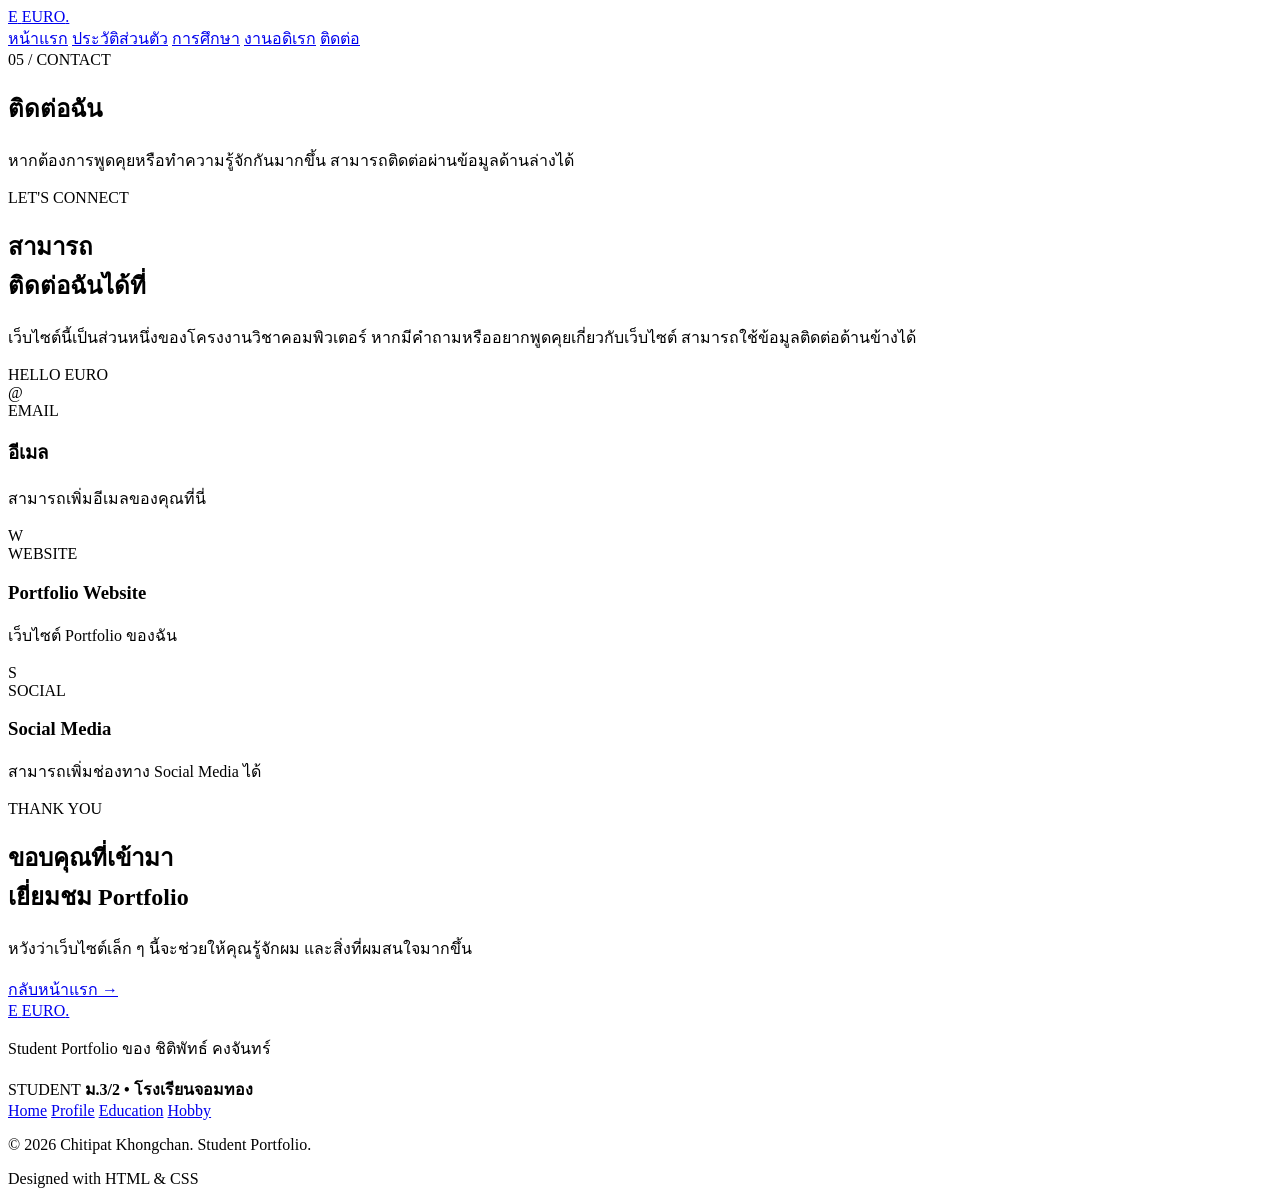
==== contact.html @ 28890fb0 "Create contact.html" ====
<!DOCTYPE html>
<html lang="th">
<head>
    <meta charset="UTF-8">
    <meta name="viewport" content="width=device-width, initial-scale=1.0">
    <meta name="description" content="ข้อมูลติดต่อของชิติพัทธ์ คงจันทร์">
    <title>Euro Portfolio | ติดต่อ</title>
    <link rel="stylesheet" href="style.css">
</head>

<body>

    <header class="site-header">
        <nav class="navbar container">
            <a href="index.html" class="logo">
                <span class="logo-mark">E</span>
                <span>EURO<span class="logo-dot">.</span></span>
            </a>

            <div class="nav-links">
                <a href="index.html">หน้าแรก</a>
                <a href="profile.html">ประวัติส่วนตัว</a>
                <a href="education.html">การศึกษา</a>
                <a href="hobby.html">งานอดิเรก</a>
                <a href="contact.html" class="active">ติดต่อ</a>
            </div>
        </nav>
    </header>

    <main>

        <section class="page-hero contact-hero">
            <div class="container page-hero-inner">
                <span class="section-number">05 / CONTACT</span>
                <h1>ติดต่อ<span>ฉัน</span></h1>
                <p>
                    หากต้องการพูดคุยหรือทำความรู้จักกันมากขึ้น
                    สามารถติดต่อผ่านข้อมูลด้านล่างได้
                </p>
            </div>
        </section>

        <section class="contact-section section">
            <div class="container">

                <div class="contact-grid">

                    <div class="contact-intro reveal">
                        <span class="section-number">LET'S CONNECT</span>
                        <h2>สามารถ<br>ติดต่อ<span>ฉันได้ที่</span></h2>

                        <p>
                            เว็บไซต์นี้เป็นส่วนหนึ่งของโครงงานวิชาคอมพิวเตอร์
                            หากมีคำถามหรืออยากพูดคุยเกี่ยวกับเว็บไซต์
                            สามารถใช้ข้อมูลติดต่อด้านข้างได้
                        </p>

                        <div class="contact-decoration">
                            <span>HELLO</span>
                            <span>EURO</span>
                        </div>
                    </div>

                    <div class="contact-cards reveal delay-1">

                        <article class="contact-card">
                            <div class="contact-icon">@</div>
                            <div>
                                <span>EMAIL</span>
                                <h3>อีเมล</h3>
                                <p>สามารถเพิ่มอีเมลของคุณที่นี่</p>
                            </div>
                        </article>

                        <article class="contact-card">
                            <div class="contact-icon">W</div>
                            <div>
                                <span>WEBSITE</span>
                                <h3>Portfolio Website</h3>
                                <p>เว็บไซต์ Portfolio ของฉัน</p>
                            </div>
                        </article>

                        <article class="contact-card">
                            <div class="contact-icon">S</div>
                            <div>
                                <span>SOCIAL</span>
                                <h3>Social Media</h3>
                                <p>สามารถเพิ่มช่องทาง Social Media ได้</p>
                            </div>
                        </article>

                    </div>

                </div>

            </div>
        </section>

        <section class="contact-cta section">
            <div class="container">

                <div class="cta-box reveal">
                    <div class="cta-content">
                        <span class="section-number">THANK YOU</span>
                        <h2>ขอบคุณที่เข้ามา<br><span>เยี่ยมชม Portfolio</span></h2>
                        <p>
                            หวังว่าเว็บไซต์เล็ก ๆ นี้จะช่วยให้คุณรู้จักผม
                            และสิ่งที่ผมสนใจมากขึ้น
                        </p>
                    </div>

                    <div class="cta-action">
                        <a href="index.html" class="btn btn-primary">
                            กลับหน้าแรก
                            <span>→</span>
                        </a>
                    </div>
                </div>

            </div>
        </section>

    </main>

    <footer class="site-footer">
        <div class="container footer-grid">

            <div class="footer-brand">
                <a href="index.html" class="logo">
                    <span class="logo-mark">E</span>
                    <span>EURO<span class="logo-dot">.</span></span>
                </a>
                <p>Student Portfolio ของ ชิติพัทธ์ คงจันทร์</p>
            </div>

            <div class="footer-class">
                <span>STUDENT</span>
                <strong>ม.3/2 • โรงเรียนจอมทอง</strong>
            </div>

            <div class="footer-links">
                <a href="index.html">Home</a>
                <a href="profile.html">Profile</a>
                <a href="education.html">Education</a>
                <a href="hobby.html">Hobby</a>
            </div>

        </div>

        <div class="container footer-bottom">
            <p>© 2026 Chitipat Khongchan. Student Portfolio.</p>
            <p>Designed with HTML & CSS</p>
        </div>
    </footer>

</body>
</html>
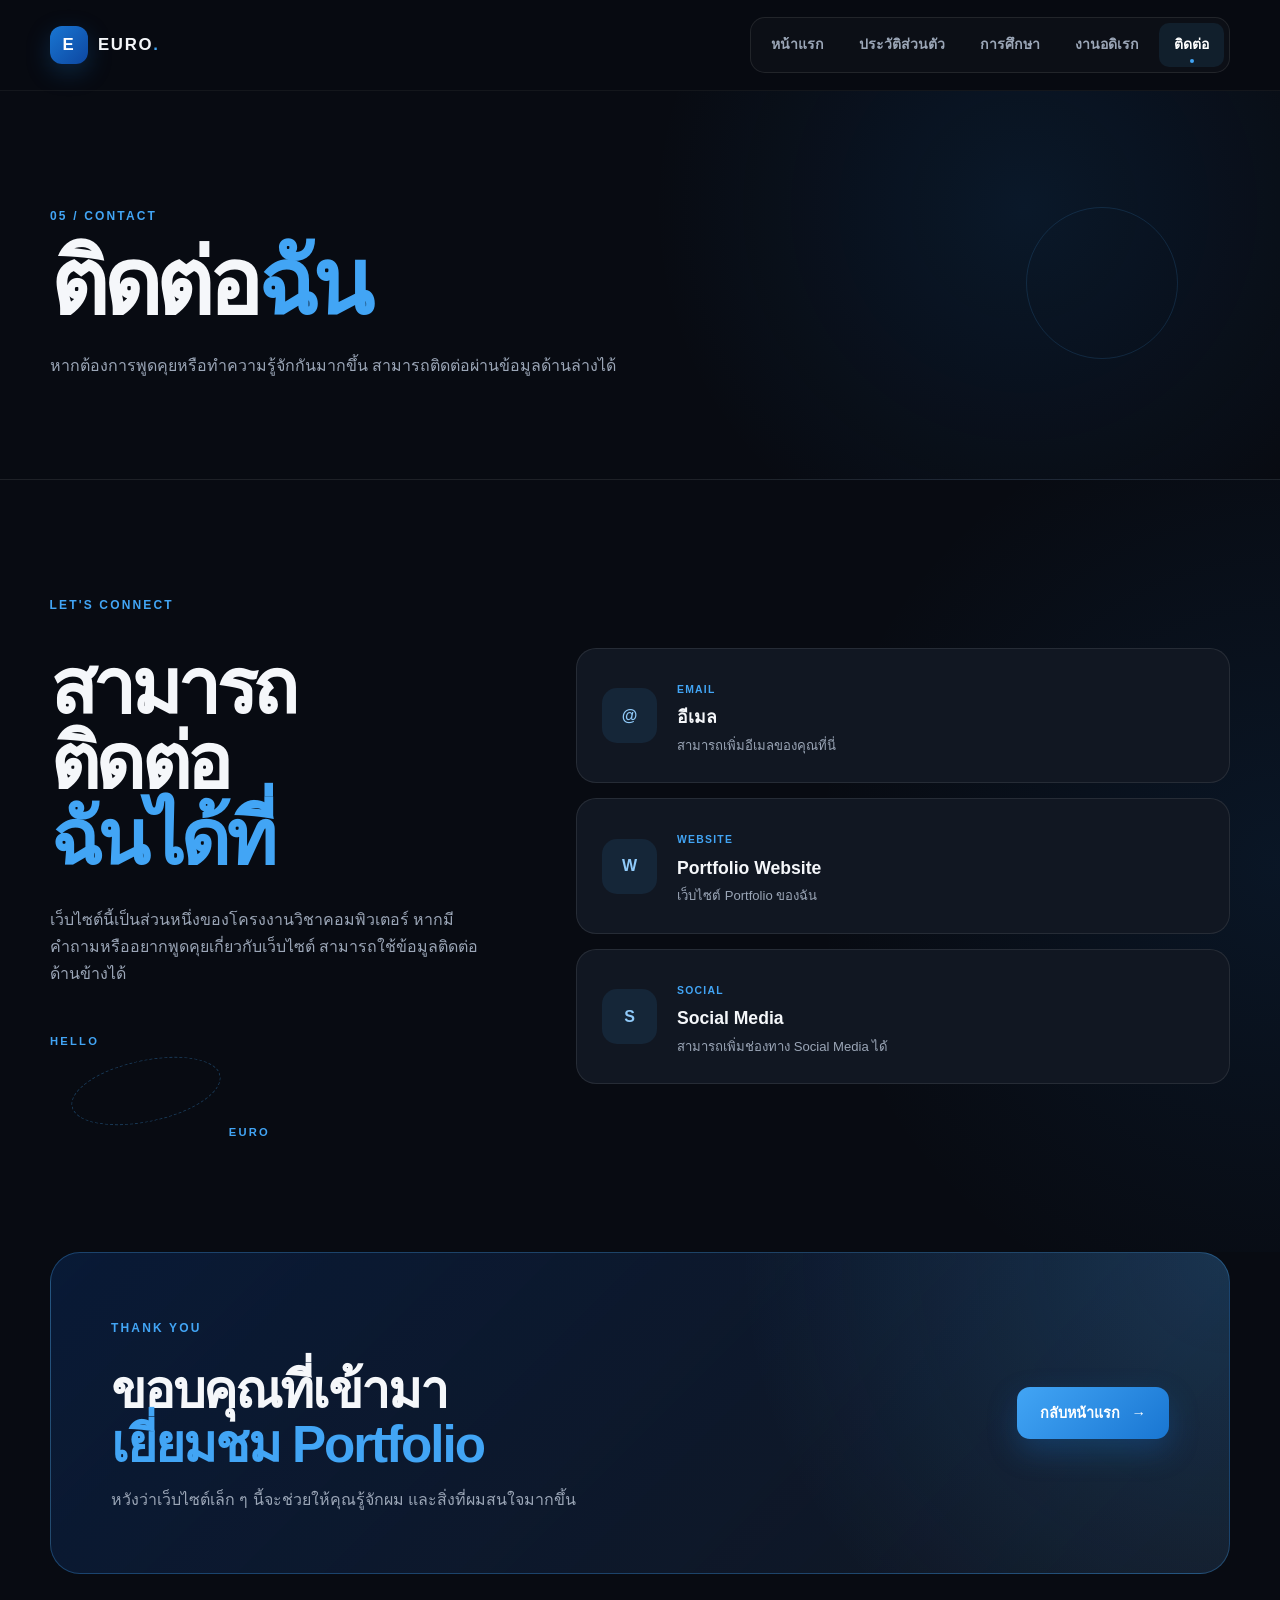
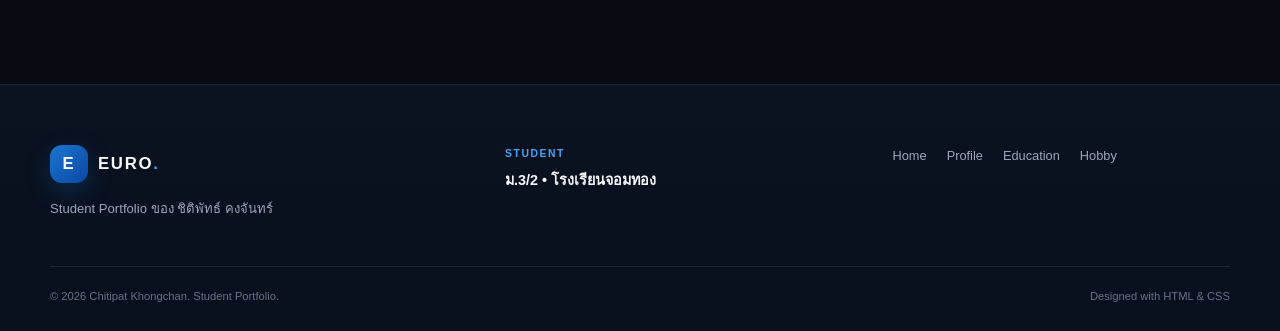
==== commit e71cdc4c: "Update contact.html" ====
--- a/contact.html
+++ b/contact.html
@@ -5,154 +5,201 @@
     <meta name="viewport" content="width=device-width, initial-scale=1.0">
     <meta name="description" content="ข้อมูลติดต่อของชิติพัทธ์ คงจันทร์">
     <title>Euro Portfolio | ติดต่อ</title>
+
+    <!-- Modern Thai Font -->
+    <link rel="preconnect" href="https://fonts.googleapis.com">
+    <link rel="preconnect" href="https://fonts.gstatic.com" crossorigin>
+    <link href="https://fonts.googleapis.com/css2?family=Kanit:wght@300;400;500;600;700&display=swap" rel="stylesheet">
+
     <link rel="stylesheet" href="style.css">
 </head>
 
 <body>
 
-    <header class="site-header">
-        <nav class="navbar container">
+<header class="site-header">
+    <nav class="navbar container">
+
+        <a href="index.html" class="logo">
+            <span class="logo-mark">E</span>
+            <span>EURO<span class="logo-dot">.</span></span>
+        </a>
+
+        <div class="nav-links">
+            <a href="index.html">หน้าแรก</a>
+            <a href="profile.html">ประวัติส่วนตัว</a>
+            <a href="education.html">การศึกษา</a>
+            <a href="hobby.html">งานอดิเรก</a>
+            <a href="contact.html" class="active">ติดต่อ</a>
+        </div>
+
+    </nav>
+</header>
+
+<main>
+
+    <section class="page-hero contact-hero">
+        <div class="container page-hero-inner">
+
+            <span class="section-number">05 / CONTACT</span>
+
+            <h1>
+                ติดต่อ<span>ฉัน</span>
+            </h1>
+
+            <p>
+                หากต้องการพูดคุยหรือทำความรู้จักกันมากขึ้น
+                สามารถติดต่อผ่านข้อมูลด้านล่างได้
+            </p>
+
+        </div>
+    </section>
+
+    <section class="contact-section section">
+        <div class="container">
+
+            <div class="contact-grid">
+
+                <div class="contact-intro reveal">
+
+                    <span class="section-number">
+                        LET'S CONNECT
+                    </span>
+
+                    <h2>
+                        สามารถ<br>
+                        ติดต่อ<span>ฉันได้ที่</span>
+                    </h2>
+
+                    <p>
+                        เว็บไซต์นี้เป็นส่วนหนึ่งของโครงงานวิชาคอมพิวเตอร์
+                        หากมีคำถามหรืออยากพูดคุยเกี่ยวกับเว็บไซต์
+                        สามารถใช้ข้อมูลติดต่อด้านข้างได้
+                    </p>
+
+                    <div class="contact-decoration">
+                        <span>HELLO</span>
+                        <span>EURO</span>
+                    </div>
+
+                </div>
+
+                <div class="contact-cards reveal delay-1">
+
+                    <article class="contact-card">
+
+                        <div class="contact-icon">@</div>
+
+                        <div>
+                            <span>EMAIL</span>
+                            <h3>อีเมล</h3>
+                            <p>สามารถเพิ่มอีเมลของคุณที่นี่</p>
+                        </div>
+
+                    </article>
+
+                    <article class="contact-card">
+
+                        <div class="contact-icon">W</div>
+
+                        <div>
+                            <span>WEBSITE</span>
+                            <h3>Portfolio Website</h3>
+                            <p>เว็บไซต์ Portfolio ของฉัน</p>
+                        </div>
+
+                    </article>
+
+                    <article class="contact-card">
+
+                        <div class="contact-icon">S</div>
+
+                        <div>
+                            <span>SOCIAL</span>
+                            <h3>Social Media</h3>
+                            <p>สามารถเพิ่มช่องทาง Social Media ได้</p>
+                        </div>
+
+                    </article>
+
+                </div>
+
+            </div>
+
+        </div>
+    </section>
+
+    <section class="contact-cta section">
+        <div class="container">
+
+            <div class="cta-box reveal">
+
+                <div class="cta-content">
+
+                    <span class="section-number">
+                        THANK YOU
+                    </span>
+
+                    <h2>
+                        ขอบคุณที่เข้ามา<br>
+                        <span>เยี่ยมชม Portfolio</span>
+                    </h2>
+
+                    <p>
+                        หวังว่าเว็บไซต์เล็ก ๆ นี้จะช่วยให้คุณรู้จักผม
+                        และสิ่งที่ผมสนใจมากขึ้น
+                    </p>
+
+                </div>
+
+                <div class="cta-action">
+
+                    <a href="index.html" class="btn btn-primary">
+                        กลับหน้าแรก
+                        <span>→</span>
+                    </a>
+
+                </div>
+
+            </div>
+
+        </div>
+    </section>
+
+</main>
+
+<footer class="site-footer">
+    <div class="container footer-grid">
+
+        <div class="footer-brand">
+
             <a href="index.html" class="logo">
                 <span class="logo-mark">E</span>
                 <span>EURO<span class="logo-dot">.</span></span>
             </a>
 
-            <div class="nav-links">
-                <a href="index.html">หน้าแรก</a>
-                <a href="profile.html">ประวัติส่วนตัว</a>
-                <a href="education.html">การศึกษา</a>
-                <a href="hobby.html">งานอดิเรก</a>
-                <a href="contact.html" class="active">ติดต่อ</a>
-            </div>
-        </nav>
-    </header>
-
-    <main>
-
-        <section class="page-hero contact-hero">
-            <div class="container page-hero-inner">
-                <span class="section-number">05 / CONTACT</span>
-                <h1>ติดต่อ<span>ฉัน</span></h1>
-                <p>
-                    หากต้องการพูดคุยหรือทำความรู้จักกันมากขึ้น
-                    สามารถติดต่อผ่านข้อมูลด้านล่างได้
-                </p>
-            </div>
-        </section>
-
-        <section class="contact-section section">
-            <div class="container">
-
-                <div class="contact-grid">
-
-                    <div class="contact-intro reveal">
-                        <span class="section-number">LET'S CONNECT</span>
-                        <h2>สามารถ<br>ติดต่อ<span>ฉันได้ที่</span></h2>
-
-                        <p>
-                            เว็บไซต์นี้เป็นส่วนหนึ่งของโครงงานวิชาคอมพิวเตอร์
-                            หากมีคำถามหรืออยากพูดคุยเกี่ยวกับเว็บไซต์
-                            สามารถใช้ข้อมูลติดต่อด้านข้างได้
-                        </p>
-
-                        <div class="contact-decoration">
-                            <span>HELLO</span>
-                            <span>EURO</span>
-                        </div>
-                    </div>
-
-                    <div class="contact-cards reveal delay-1">
-
-                        <article class="contact-card">
-                            <div class="contact-icon">@</div>
-                            <div>
-                                <span>EMAIL</span>
-                                <h3>อีเมล</h3>
-                                <p>สามารถเพิ่มอีเมลของคุณที่นี่</p>
-                            </div>
-                        </article>
-
-                        <article class="contact-card">
-                            <div class="contact-icon">W</div>
-                            <div>
-                                <span>WEBSITE</span>
-                                <h3>Portfolio Website</h3>
-                                <p>เว็บไซต์ Portfolio ของฉัน</p>
-                            </div>
-                        </article>
-
-                        <article class="contact-card">
-                            <div class="contact-icon">S</div>
-                            <div>
-                                <span>SOCIAL</span>
-                                <h3>Social Media</h3>
-                                <p>สามารถเพิ่มช่องทาง Social Media ได้</p>
-                            </div>
-                        </article>
-
-                    </div>
-
-                </div>
-
-            </div>
-        </section>
-
-        <section class="contact-cta section">
-            <div class="container">
-
-                <div class="cta-box reveal">
-                    <div class="cta-content">
-                        <span class="section-number">THANK YOU</span>
-                        <h2>ขอบคุณที่เข้ามา<br><span>เยี่ยมชม Portfolio</span></h2>
-                        <p>
-                            หวังว่าเว็บไซต์เล็ก ๆ นี้จะช่วยให้คุณรู้จักผม
-                            และสิ่งที่ผมสนใจมากขึ้น
-                        </p>
-                    </div>
-
-                    <div class="cta-action">
-                        <a href="index.html" class="btn btn-primary">
-                            กลับหน้าแรก
-                            <span>→</span>
-                        </a>
-                    </div>
-                </div>
-
-            </div>
-        </section>
-
-    </main>
-
-    <footer class="site-footer">
-        <div class="container footer-grid">
-
-            <div class="footer-brand">
-                <a href="index.html" class="logo">
-                    <span class="logo-mark">E</span>
-                    <span>EURO<span class="logo-dot">.</span></span>
-                </a>
-                <p>Student Portfolio ของ ชิติพัทธ์ คงจันทร์</p>
-            </div>
-
-            <div class="footer-class">
-                <span>STUDENT</span>
-                <strong>ม.3/2 • โรงเรียนจอมทอง</strong>
-            </div>
-
-            <div class="footer-links">
-                <a href="index.html">Home</a>
-                <a href="profile.html">Profile</a>
-                <a href="education.html">Education</a>
-                <a href="hobby.html">Hobby</a>
-            </div>
-
-        </div>
-
-        <div class="container footer-bottom">
-            <p>© 2026 Chitipat Khongchan. Student Portfolio.</p>
-            <p>Designed with HTML & CSS</p>
-        </div>
-    </footer>
+            <p>Student Portfolio ของ ชิติพัทธ์ คงจันทร์</p>
+
+        </div>
+
+        <div class="footer-class">
+            <span>STUDENT</span>
+            <strong>ม.3/2 • โรงเรียนจอมทอง</strong>
+        </div>
+
+        <div class="footer-links">
+            <a href="index.html">Home</a>
+            <a href="profile.html">Profile</a>
+            <a href="education.html">Education</a>
+            <a href="hobby.html">Hobby</a>
+        </div>
+
+    </div>
+
+    <div class="container footer-bottom">
+        <p>© 2026 Chitipat Khongchan. Student Portfolio.</p>
+        <p>Designed with HTML & CSS</p>
+    </div>
+</footer>
 
 </body>
 </html>
--- a/style.css
+++ b/style.css
@@ -0,0 +1,2004 @@
+/* =========================================
+   EURO STUDENT PORTFOLIO
+   HTML5 + CSS3
+   ========================================= */
+
+/* ---------- Google-like system font stack ---------- */
+
+:root {
+    --bg: #080b12;
+    --bg-soft: #0d111a;
+    --bg-card: #111722;
+    --bg-card-light: #151c28;
+
+    --white: #ffffff;
+    --text: #f5f7fa;
+    --muted: #9ba6b7;
+    --muted-dark: #687386;
+
+    --blue-dark: #0d47a1;
+    --blue: #1976d2;
+    --blue-light: #42a5f5;
+    --blue-soft: #90caf9;
+    --blue-pale: #e3f2fd;
+
+    --border: rgba(255, 255, 255, 0.09);
+    --border-blue: rgba(66, 165, 245, 0.3);
+
+    --shadow: 0 20px 60px rgba(0, 0, 0, 0.3);
+    --shadow-blue: 0 20px 50px rgba(25, 118, 210, 0.18);
+
+    --radius-sm: 10px;
+    --radius-md: 18px;
+    --radius-lg: 30px;
+
+    --container: 1180px;
+}
+
+
+/* =========================================
+   RESET
+   ========================================= */
+
+* {
+    margin: 0;
+    padding: 0;
+    box-sizing: border-box;
+}
+
+html {
+    scroll-behavior: smooth;
+}
+
+body {
+    background: var(--bg);
+    color: var(--text);
+    font-family:
+        "Segoe UI",
+        Tahoma,
+        Arial,
+        sans-serif;
+    line-height: 1.7;
+    overflow-x: hidden;
+}
+
+img {
+    display: block;
+    width: 100%;
+}
+
+a {
+    color: inherit;
+    text-decoration: none;
+}
+
+button,
+a {
+    -webkit-tap-highlight-color: transparent;
+}
+
+::selection {
+    background: var(--blue);
+    color: white;
+}
+
+
+/* =========================================
+   COMMON
+   ========================================= */
+
+.container {
+    width: min(100% - 40px, var(--container));
+    margin-inline: auto;
+}
+
+.section {
+    padding: 110px 0;
+}
+
+.section-heading {
+    max-width: 700px;
+    margin-bottom: 55px;
+}
+
+.section-heading.compact {
+    margin-bottom: 35px;
+}
+
+.section-number {
+    display: inline-block;
+    color: var(--blue-light);
+    font-size: 0.75rem;
+    font-weight: 800;
+    letter-spacing: 0.18em;
+    margin-bottom: 15px;
+}
+
+.section-heading h2 {
+    font-size: clamp(2.1rem, 5vw, 3.8rem);
+    line-height: 1.08;
+    letter-spacing: -0.04em;
+    margin-bottom: 20px;
+}
+
+.section-heading h2 span,
+.page-hero h1 span,
+.hero h1 span,
+.about-content .large-text span {
+    color: var(--blue-light);
+}
+
+.section-heading p {
+    color: var(--muted);
+    max-width: 620px;
+}
+
+.text-link {
+    display: inline-flex;
+    color: var(--blue-light);
+    font-weight: 700;
+    margin-top: 25px;
+    transition: 0.3s ease;
+}
+
+.text-link:hover {
+    color: white;
+    transform: translateX(5px);
+}
+
+
+/* =========================================
+   NAVIGATION
+   ========================================= */
+
+.site-header {
+    position: sticky;
+    top: 0;
+    z-index: 1000;
+    padding: 16px 0;
+    background: rgba(8, 11, 18, 0.76);
+    backdrop-filter: blur(18px);
+    -webkit-backdrop-filter: blur(18px);
+    border-bottom: 1px solid rgba(255, 255, 255, 0.05);
+}
+
+.navbar {
+    min-height: 58px;
+    display: flex;
+    align-items: center;
+    justify-content: space-between;
+    gap: 30px;
+}
+
+.logo {
+    display: inline-flex;
+    align-items: center;
+    gap: 10px;
+    font-size: 1.05rem;
+    font-weight: 900;
+    letter-spacing: 0.1em;
+}
+
+.logo-mark {
+    width: 38px;
+    height: 38px;
+    display: grid;
+    place-items: center;
+    border-radius: 12px;
+    color: white;
+    background: linear-gradient(
+        135deg,
+        var(--blue),
+        var(--blue-dark)
+    );
+    box-shadow: 0 8px 25px rgba(25, 118, 210, 0.25);
+}
+
+.logo-dot {
+    color: var(--blue-light);
+}
+
+.nav-links {
+    display: flex;
+    align-items: center;
+    gap: 5px;
+    padding: 5px;
+    border: 1px solid var(--border);
+    background: rgba(255, 255, 255, 0.025);
+    border-radius: 15px;
+}
+
+.nav-links a {
+    position: relative;
+    padding: 10px 15px;
+    color: var(--muted);
+    font-size: 0.88rem;
+    font-weight: 600;
+    border-radius: 10px;
+    transition: 0.3s ease;
+}
+
+.nav-links a:hover,
+.nav-links a.active {
+    color: white;
+    background: rgba(66, 165, 245, 0.1);
+}
+
+.nav-links a.active::after {
+    content: "";
+    position: absolute;
+    left: 50%;
+    bottom: 4px;
+    width: 4px;
+    height: 4px;
+    border-radius: 50%;
+    background: var(--blue-light);
+    transform: translateX(-50%);
+}
+
+
+/* =========================================
+   BUTTONS
+   ========================================= */
+
+.btn {
+    min-height: 52px;
+    padding: 0 23px;
+    display: inline-flex;
+    align-items: center;
+    justify-content: center;
+    gap: 12px;
+    border-radius: 13px;
+    font-size: 0.9rem;
+    font-weight: 800;
+    transition:
+        transform 0.3s ease,
+        box-shadow 0.3s ease,
+        background 0.3s ease;
+}
+
+.btn:hover {
+    transform: translateY(-3px);
+}
+
+.btn-primary {
+    color: white;
+    background: linear-gradient(
+        135deg,
+        var(--blue-light),
+        var(--blue)
+    );
+    box-shadow: 0 12px 30px rgba(25, 118, 210, 0.28);
+}
+
+.btn-primary:hover {
+    box-shadow: 0 17px 38px rgba(25, 118, 210, 0.38);
+}
+
+.btn-outline {
+    color: var(--text);
+    border: 1px solid var(--border);
+    background: rgba(255, 255, 255, 0.025);
+}
+
+.btn-outline:hover {
+    border-color: var(--border-blue);
+    background: rgba(66, 165, 245, 0.06);
+}
+
+
+/* =========================================
+   HERO
+   ========================================= */
+
+.hero {
+    position: relative;
+    min-height: calc(100vh - 90px);
+    display: flex;
+    align-items: center;
+    overflow: hidden;
+    padding: 90px 0;
+}
+
+.hero-grid {
+    position: relative;
+    z-index: 2;
+    display: grid;
+    grid-template-columns: 1.05fr 0.95fr;
+    align-items: center;
+    gap: 70px;
+}
+
+.hero-content {
+    max-width: 650px;
+}
+
+.eyebrow {
+    width: fit-content;
+    display: flex;
+    align-items: center;
+    gap: 9px;
+    padding: 8px 13px;
+    margin-bottom: 22px;
+    border: 1px solid var(--border-blue);
+    border-radius: 100px;
+    background: rgba(66, 165, 245, 0.05);
+    color: var(--blue-soft);
+    font-size: 0.7rem;
+    font-weight: 800;
+    letter-spacing: 0.14em;
+}
+
+.status-dot {
+    width: 7px;
+    height: 7px;
+    border-radius: 50%;
+    background: var(--blue-light);
+    box-shadow: 0 0 12px var(--blue-light);
+}
+
+.hero-small-title {
+    color: var(--muted);
+    font-size: 1.05rem;
+    margin-bottom: 4px;
+}
+
+.hero h1 {
+    font-size: clamp(3.5rem, 8vw, 6.8rem);
+    line-height: 0.95;
+    letter-spacing: -0.065em;
+    margin-bottom: 30px;
+}
+
+.hero-description {
+    max-width: 600px;
+    color: var(--muted);
+    font-size: 1.05rem;
+}
+
+.hero-actions {
+    display: flex;
+    flex-wrap: wrap;
+    gap: 12px;
+    margin-top: 35px;
+}
+
+.hero-meta {
+    display: flex;
+    align-items: center;
+    gap: 35px;
+    margin-top: 50px;
+}
+
+.hero-meta div {
+    display: flex;
+    flex-direction: column;
+}
+
+.hero-meta strong {
+    font-size: 1.15rem;
+}
+
+.hero-meta span {
+    color: var(--muted-dark);
+    font-size: 0.7rem;
+    text-transform: uppercase;
+    letter-spacing: 0.1em;
+}
+
+.hero-visual {
+    position: relative;
+    min-height: 570px;
+    display: grid;
+    place-items: center;
+}
+
+.profile-frame {
+    position: relative;
+    z-index: 3;
+    width: min(390px, 80%);
+    height: 490px;
+    overflow: hidden;
+    border-radius: 200px 200px 30px 30px;
+    border: 1px solid rgba(144, 202, 249, 0.25);
+    background: var(--bg-card);
+    box-shadow:
+        0 35px 80px rgba(0, 0, 0, 0.45),
+        0 0 60px rgba(25, 118, 210, 0.12);
+    transition: transform 0.5s ease;
+}
+
+.profile-frame:hover {
+    transform: translateY(-8px) scale(1.015);
+}
+
+.profile-frame img {
+    height: 100%;
+    object-fit: cover;
+    transition: transform 0.6s ease;
+}
+
+.profile-frame:hover img {
+    transform: scale(1.04);
+}
+
+.visual-circle {
+    position: absolute;
+    z-index: 1;
+    width: 460px;
+    height: 460px;
+    border-radius: 50%;
+    background:
+        radial-gradient(
+            circle,
+            rgba(66, 165, 245, 0.22),
+            rgba(13, 71, 161, 0.04) 65%,
+            transparent 70%
+        );
+}
+
+.visual-ring {
+    position: absolute;
+    z-index: 0;
+    width: 540px;
+    height: 540px;
+    border: 1px dashed rgba(66, 165, 245, 0.2);
+    border-radius: 50%;
+    animation: rotateRing 30s linear infinite;
+}
+
+.floating-card {
+    position: absolute;
+    z-index: 5;
+    display: flex;
+    align-items: center;
+    gap: 12px;
+    padding: 13px 17px;
+    border: 1px solid var(--border);
+    border-radius: 15px;
+    background: rgba(15, 21, 31, 0.88);
+    backdrop-filter: blur(15px);
+    box-shadow: var(--shadow);
+}
+
+.floating-card strong,
+.floating-card small {
+    display: block;
+}
+
+.floating-card strong {
+    font-size: 0.78rem;
+}
+
+.floating-card small {
+    color: var(--muted);
+    font-size: 0.65rem;
+}
+
+.floating-card-top {
+    top: 17%;
+    left: 2%;
+}
+
+.floating-card-bottom {
+    right: 0;
+    bottom: 15%;
+}
+
+.floating-icon {
+    width: 36px;
+    height: 36px;
+    display: grid;
+    place-items: center;
+    border-radius: 10px;
+    color: var(--blue-soft);
+    background: rgba(66, 165, 245, 0.1);
+}
+
+.hero-glow {
+    position: absolute;
+    border-radius: 50%;
+    filter: blur(90px);
+    pointer-events: none;
+}
+
+.hero-glow-one {
+    width: 400px;
+    height: 400px;
+    top: -100px;
+    left: -150px;
+    background: rgba(13, 71, 161, 0.15);
+}
+
+.hero-glow-two {
+    width: 500px;
+    height: 500px;
+    right: -200px;
+    bottom: -200px;
+    background: rgba(25, 118, 210, 0.1);
+}
+
+
+/* =========================================
+   INTRO
+   ========================================= */
+
+.intro-section {
+    background: var(--bg-soft);
+    border-top: 1px solid var(--border);
+    border-bottom: 1px solid var(--border);
+}
+
+.intro-grid {
+    display: grid;
+    grid-template-columns: 1.3fr 0.85fr 0.85fr;
+    gap: 18px;
+}
+
+.feature-card {
+    min-height: 280px;
+    position: relative;
+    overflow: hidden;
+    padding: 30px;
+    border: 1px solid var(--border);
+    border-radius: var(--radius-md);
+    background: var(--bg-card);
+    transition:
+        transform 0.35s ease,
+        border-color 0.35s ease,
+        box-shadow 0.35s ease;
+}
+
+.feature-card:hover {
+    transform: translateY(-7px);
+    border-color: var(--border-blue);
+    box-shadow: var(--shadow-blue);
+}
+
+.feature-main {
+    background:
+        radial-gradient(
+            circle at 100% 0%,
+            rgba(66, 165, 245, 0.13),
+            transparent 40%
+        ),
+        var(--bg-card);
+}
+
+.card-icon {
+    width: 46px;
+    height: 46px;
+    display: grid;
+    place-items: center;
+    margin-bottom: 40px;
+    border-radius: 13px;
+    color: var(--blue-soft);
+    background: rgba(66, 165, 245, 0.1);
+    font-size: 1.3rem;
+}
+
+.card-label,
+.feature-card .mini-number {
+    color: var(--blue-light);
+    font-size: 0.7rem;
+    font-weight: 800;
+    letter-spacing: 0.14em;
+}
+
+.feature-card h3 {
+    font-size: 1.55rem;
+    line-height: 1.25;
+    margin: 12px 0;
+}
+
+.feature-card p {
+    color: var(--muted);
+    font-size: 0.9rem;
+}
+
+.mini-number {
+    display: block;
+    margin-bottom: 75px;
+}
+
+.accent-card {
+    background:
+        linear-gradient(
+            145deg,
+            rgba(13, 71, 161, 0.45),
+            rgba(17, 23, 34, 0.95)
+        );
+}
+
+
+/* =========================================
+   QUOTE
+   ========================================= */
+
+.quote-section {
+    padding: 130px 0;
+    background:
+        linear-gradient(
+            135deg,
+            rgba(13, 71, 161, 0.2),
+            transparent 55%
+        );
+}
+
+.quote-inner {
+    max-width: 850px;
+    margin-inline: auto;
+    text-align: center;
+}
+
+.quote-mark {
+    display: block;
+    color: var(--blue-light);
+    font-size: 5rem;
+    line-height: 0.5;
+}
+
+blockquote {
+    margin: 30px 0;
+    font-size: clamp(1.7rem, 4vw, 3rem);
+    line-height: 1.3;
+    font-weight: 700;
+    letter-spacing: -0.03em;
+}
+
+.quote-line {
+    display: block;
+    width: 50px;
+    height: 2px;
+    margin: 0 auto 15px;
+    background: var(--blue-light);
+}
+
+.quote-inner p {
+    color: var(--muted);
+    font-size: 0.7rem;
+    font-weight: 800;
+    letter-spacing: 0.15em;
+}
+
+
+/* =========================================
+   INNER PAGE HERO
+   ========================================= */
+
+.page-hero {
+    position: relative;
+    overflow: hidden;
+    padding: 110px 0 100px;
+    border-bottom: 1px solid var(--border);
+    background:
+        radial-gradient(
+            circle at 80% 30%,
+            rgba(25, 118, 210, 0.12),
+            transparent 35%
+        );
+}
+
+.page-hero::after {
+    content: "";
+    position: absolute;
+    right: 8%;
+    top: 30%;
+    width: 150px;
+    height: 150px;
+    border: 1px solid rgba(66, 165, 245, 0.15);
+    border-radius: 50%;
+}
+
+.page-hero-inner {
+    position: relative;
+    z-index: 2;
+}
+
+.page-hero h1 {
+    font-size: clamp(3rem, 7vw, 6rem);
+    line-height: 0.95;
+    letter-spacing: -0.06em;
+    margin-bottom: 25px;
+}
+
+.page-hero p {
+    max-width: 600px;
+    color: var(--muted);
+    font-size: 1rem;
+}
+
+
+/* =========================================
+   PROFILE
+   ========================================= */
+
+.profile-layout {
+    display: grid;
+    grid-template-columns: 0.85fr 1.15fr;
+    align-items: center;
+    gap: 80px;
+}
+
+.profile-photo-area {
+    position: relative;
+    min-height: 600px;
+    display: grid;
+    place-items: center;
+}
+
+.profile-decoration {
+    position: absolute;
+    width: 420px;
+    height: 420px;
+    border: 1px solid var(--border-blue);
+    border-radius: 50%;
+    box-shadow: 0 0 80px rgba(25, 118, 210, 0.1);
+}
+
+.large-profile-frame {
+    position: relative;
+    z-index: 2;
+    width: 340px;
+    height: 480px;
+    overflow: hidden;
+    border-radius: 30px;
+    border: 1px solid var(--border-blue);
+    box-shadow: var(--shadow);
+    transition: 0.4s ease;
+}
+
+.large-profile-frame:hover {
+    transform: rotate(-1deg) translateY(-6px);
+}
+
+.large-profile-frame img {
+    height: 100%;
+    object-fit: cover;
+}
+
+.photo-caption {
+    position: absolute;
+    z-index: 3;
+    left: 10%;
+    bottom: 8%;
+    padding: 16px 22px;
+    border: 1px solid var(--border);
+    border-radius: 14px;
+    background: rgba(12, 17, 25, 0.88);
+    backdrop-filter: blur(15px);
+}
+
+.photo-caption span,
+.photo-caption strong {
+    display: block;
+}
+
+.photo-caption span {
+    color: var(--blue-light);
+    font-size: 0.65rem;
+    font-weight: 800;
+    letter-spacing: 0.15em;
+}
+
+.photo-caption strong {
+    font-size: 1.4rem;
+}
+
+.info-grid {
+    display: grid;
+    grid-template-columns: repeat(2, 1fr);
+    gap: 12px;
+}
+
+.info-box {
+    padding: 20px;
+    border: 1px solid var(--border);
+    border-radius: 15px;
+    background: var(--bg-card);
+    transition: 0.3s ease;
+}
+
+.info-box:hover {
+    transform: translateY(-4px);
+    border-color: var(--border-blue);
+}
+
+.info-box span,
+.info-box strong {
+    display: block;
+}
+
+.info-box span {
+    color: var(--muted-dark);
+    font-size: 0.7rem;
+    margin-bottom: 4px;
+}
+
+.info-box strong {
+    font-size: 0.95rem;
+}
+
+.about-me-section {
+    background: var(--bg-soft);
+    border-block: 1px solid var(--border);
+}
+
+.about-grid {
+    display: grid;
+    grid-template-columns: 0.8fr 1.2fr;
+    gap: 100px;
+}
+
+.about-content {
+    max-width: 680px;
+}
+
+.about-content p {
+    color: var(--muted);
+    margin-bottom: 20px;
+}
+
+.about-content .large-text {
+    color: var(--text);
+    font-size: 1.35rem;
+    line-height: 1.55;
+}
+
+.stats-grid {
+    display: grid;
+    grid-template-columns: repeat(4, 1fr);
+    gap: 1px;
+    background: var(--border);
+    border: 1px solid var(--border);
+}
+
+.stat-item {
+    min-height: 180px;
+    padding: 35px;
+    display: flex;
+    flex-direction: column;
+    justify-content: center;
+    background: var(--bg);
+}
+
+.stat-item strong {
+    color: var(--blue-light);
+    font-size: clamp(2.5rem, 5vw, 4rem);
+    line-height: 1;
+}
+
+.stat-item span {
+    margin-top: 12px;
+    color: var(--muted);
+    font-size: 0.68rem;
+    font-weight: 800;
+    letter-spacing: 0.12em;
+}
+
+
+/* =========================================
+   EDUCATION TIMELINE
+   ========================================= */
+
+.timeline {
+    position: relative;
+    max-width: 900px;
+    margin: 0 auto;
+}
+
+.timeline::before {
+    content: "";
+    position: absolute;
+    top: 0;
+    bottom: 0;
+    left: 25px;
+    width: 1px;
+    background:
+        linear-gradient(
+            to bottom,
+            var(--blue-light),
+            rgba(66, 165, 245, 0.05)
+        );
+}
+
+.timeline-item {
+    position: relative;
+    display: grid;
+    grid-template-columns: 52px 1fr;
+    gap: 35px;
+    margin-bottom: 45px;
+}
+
+.timeline-marker {
+    position: relative;
+    z-index: 2;
+    width: 52px;
+    height: 52px;
+    display: grid;
+    place-items: center;
+    border: 1px solid var(--border-blue);
+    border-radius: 50%;
+    background: var(--bg);
+    color: var(--blue-light);
+    font-size: 0.7rem;
+    font-weight: 800;
+}
+
+.timeline-content {
+    padding: 30px;
+    border: 1px solid var(--border);
+    border-radius: 20px;
+    background: var(--bg-card);
+    transition: 0.35s ease;
+}
+
+.timeline-content:hover {
+    transform: translateX(7px);
+    border-color: var(--border-blue);
+    box-shadow: var(--shadow-blue);
+}
+
+.timeline-year {
+    color: var(--blue-light);
+    font-size: 0.7rem;
+    font-weight: 800;
+    letter-spacing: 0.1em;
+}
+
+.timeline-content h3 {
+    margin: 8px 0 10px;
+    font-size: 1.4rem;
+}
+
+.timeline-content p {
+    color: var(--muted);
+}
+
+.timeline-tags {
+    display: flex;
+    flex-wrap: wrap;
+    gap: 7px;
+    margin-top: 20px;
+}
+
+.timeline-tags span {
+    padding: 5px 10px;
+    border: 1px solid var(--border);
+    border-radius: 100px;
+    color: var(--muted);
+    font-size: 0.68rem;
+}
+
+.timeline-tags .tag-highlight {
+    color: var(--blue-soft);
+    border-color: var(--border-blue);
+    background: rgba(66, 165, 245, 0.08);
+}
+
+.education-highlight {
+    background: var(--bg-soft);
+    border-block: 1px solid var(--border);
+}
+
+.education-highlight-grid {
+    display: grid;
+    grid-template-columns: 1fr 1fr;
+    gap: 18px;
+}
+
+.highlight-text {
+    grid-row: span 2;
+    padding: 45px;
+    border: 1px solid var(--border);
+    border-radius: 25px;
+    background:
+        radial-gradient(
+            circle at 100% 0,
+            rgba(25, 118, 210, 0.18),
+            transparent 45%
+        ),
+        var(--bg-card);
+}
+
+.highlight-text h2 {
+    font-size: clamp(2.3rem, 5vw, 4rem);
+    line-height: 1;
+    letter-spacing: -0.05em;
+    margin: 20px 0;
+}
+
+.highlight-text h2 span {
+    color: var(--blue-light);
+}
+
+.highlight-text p {
+    max-width: 420px;
+    color: var(--muted);
+}
+
+.subject-card {
+    display: flex;
+    align-items: center;
+    gap: 25px;
+    padding: 30px;
+    border: 1px solid var(--border);
+    border-radius: 20px;
+    background: var(--bg-card);
+    transition: 0.35s ease;
+}
+
+.subject-card:hover {
+    transform: translateY(-5px);
+    border-color: var(--border-blue);
+}
+
+.blue-subject {
+    background:
+        linear-gradient(
+            135deg,
+            rgba(13, 71, 161, 0.4),
+            var(--bg-card)
+        );
+}
+
+.subject-icon {
+    flex: 0 0 65px;
+    width: 65px;
+    height: 65px;
+    display: grid;
+    place-items: center;
+    border-radius: 18px;
+    color: var(--blue-soft);
+    background: rgba(66, 165, 245, 0.1);
+    font-size: 1.4rem;
+    font-weight: 800;
+}
+
+.subject-card span {
+    color: var(--blue-light);
+    font-size: 0.65rem;
+    font-weight: 800;
+    letter-spacing: 0.12em;
+}
+
+.subject-card h3 {
+    margin: 3px 0;
+    font-size: 1.2rem;
+}
+
+.subject-card p {
+    color: var(--muted);
+    font-size: 0.82rem;
+}
+
+
+/* =========================================
+   TABLE
+   ========================================= */
+
+.table-wrapper {
+    overflow-x: auto;
+    border: 1px solid var(--border);
+    border-radius: 20px;
+}
+
+table {
+    width: 100%;
+    min-width: 650px;
+    border-collapse: collapse;
+    background: var(--bg-card);
+}
+
+th,
+td {
+    padding: 20px 25px;
+    text-align: left;
+    border-bottom: 1px solid var(--border);
+}
+
+th {
+    color: var(--blue-light);
+    background: rgba(66, 165, 245, 0.06);
+    font-size: 0.72rem;
+    letter-spacing: 0.1em;
+}
+
+td {
+    color: var(--muted);
+}
+
+tr:last-child td {
+    border-bottom: none;
+}
+
+td:first-child {
+    color: var(--text);
+    font-weight: 700;
+}
+
+.table-status {
+    display: inline-block;
+    padding: 4px 10px;
+    border-radius: 100px;
+    background: rgba(255, 255, 255, 0.06);
+    color: var(--muted);
+    font-size: 0.65rem;
+}
+
+.current-status {
+    color: var(--blue-soft);
+    background: rgba(66, 165, 245, 0.1);
+}
+
+
+/* =========================================
+   HOBBY
+   ========================================= */
+
+.hobby-section {
+    background:
+        radial-gradient(
+            circle at 0 50%,
+            rgba(25, 118, 210, 0.08),
+            transparent 30%
+        );
+}
+
+.hobby-grid {
+    display: grid;
+    grid-template-columns: repeat(2, 1fr);
+    gap: 18px;
+}
+
+.hobby-card {
+    position: relative;
+    min-height: 330px;
+    overflow: hidden;
+    padding: 32px;
+    display: flex;
+    flex-direction: column;
+    justify-content: space-between;
+    border: 1px solid var(--border);
+    border-radius: 25px;
+    background: var(--bg-card);
+    transition:
+        transform 0.4s ease,
+        border-color 0.4s ease,
+        box-shadow 0.4s ease;
+}
+
+.hobby-card::after {
+    content: "";
+    position: absolute;
+    right: -70px;
+    bottom: -70px;
+    width: 200px;
+    height: 200px;
+    border-radius: 50%;
+    background: rgba(66, 165, 245, 0.06);
+    transition: 0.4s ease;
+}
+
+.hobby-card:hover {
+    transform: translateY(-9px);
+    border-color: var(--border-blue);
+    box-shadow: var(--shadow-blue);
+}
+
+.hobby-card:hover::after {
+    transform: scale(1.5);
+}
+
+.large-hobby {
+    min-height: 390px;
+    background:
+        radial-gradient(
+            circle at 90% 10%,
+            rgba(66, 165, 245, 0.15),
+            transparent 35%
+        ),
+        var(--bg-card);
+}
+
+.blue-hobby {
+    background:
+        linear-gradient(
+            140deg,
+            rgba(13, 71, 161, 0.55),
+            var(--bg-card)
+        );
+}
+
+.wide-hobby {
+    min-height: 250px;
+}
+
+.hobby-top {
+    position: relative;
+    z-index: 2;
+    display: flex;
+    align-items: center;
+    justify-content: space-between;
+}
+
+.hobby-icon {
+    width: 60px;
+    height: 60px;
+    display: grid;
+    place-items: center;
+    border-radius: 18px;
+    background: rgba(255, 255, 255, 0.06);
+    font-size: 1.7rem;
+}
+
+.hobby-number {
+    color: var(--muted-dark);
+    font-size: 0.75rem;
+    font-weight: 800;
+}
+
+.hobby-content {
+    position: relative;
+    z-index: 2;
+}
+
+.hobby-content > span {
+    color: var(--blue-light);
+    font-size: 0.68rem;
+    font-weight: 800;
+    letter-spacing: 0.15em;
+}
+
+.hobby-content h3 {
+    margin: 8px 0;
+    font-size: 1.8rem;
+}
+
+.hobby-content p {
+    max-width: 520px;
+    color: var(--muted);
+}
+
+.interest-strip {
+    padding: 80px 0;
+    border-top: 1px solid var(--border);
+    background: var(--bg-soft);
+}
+
+.interest-strip-inner {
+    display: flex;
+    align-items: center;
+    justify-content: space-between;
+    gap: 30px;
+}
+
+.interest-strip h2 {
+    font-size: clamp(2rem, 5vw, 4rem);
+    line-height: 1;
+    letter-spacing: -0.05em;
+}
+
+.interest-strip h2 span {
+    color: var(--blue-light);
+}
+
+.interest-symbols {
+    display: flex;
+    gap: 10px;
+}
+
+.interest-symbols span {
+    width: 65px;
+    height: 65px;
+    display: grid;
+    place-items: center;
+    border: 1px solid var(--border);
+    border-radius: 18px;
+    color: var(--blue-light);
+    background: var(--bg-card);
+    font-size: 1.5rem;
+}
+
+
+/* =========================================
+   CONTACT
+   ========================================= */
+
+.contact-section {
+    background:
+        radial-gradient(
+            circle at 100% 50%,
+            rgba(25, 118, 210, 0.1),
+            transparent 35%
+        );
+}
+
+.contact-grid {
+    display: grid;
+    grid-template-columns: 0.8fr 1.2fr;
+    gap: 90px;
+    align-items: center;
+}
+
+.contact-intro h2 {
+    font-size: clamp(2.8rem, 6vw, 5.5rem);
+    line-height: 0.98;
+    letter-spacing: -0.06em;
+    margin: 20px 0 30px;
+}
+
+.contact-intro h2 span {
+    display: block;
+    color: var(--blue-light);
+}
+
+.contact-intro > p {
+    max-width: 500px;
+    color: var(--muted);
+}
+
+.contact-decoration {
+    position: relative;
+    width: 220px;
+    height: 110px;
+    margin-top: 45px;
+}
+
+.contact-decoration span {
+    position: absolute;
+    color: var(--blue-light);
+    font-size: 0.7rem;
+    font-weight: 800;
+    letter-spacing: 0.2em;
+}
+
+.contact-decoration span:first-child {
+    top: 0;
+    left: 0;
+}
+
+.contact-decoration span:last-child {
+    right: 0;
+    bottom: 0;
+}
+
+.contact-decoration::before {
+    content: "";
+    position: absolute;
+    left: 20px;
+    top: 28px;
+    width: 150px;
+    height: 60px;
+    border: 1px dashed var(--border-blue);
+    border-radius: 50%;
+    transform: rotate(-12deg);
+}
+
+.contact-cards {
+    display: grid;
+    gap: 15px;
+}
+
+.contact-card {
+    display: flex;
+    align-items: center;
+    gap: 20px;
+    padding: 25px;
+    border: 1px solid var(--border);
+    border-radius: 20px;
+    background: var(--bg-card);
+    transition: 0.35s ease;
+}
+
+.contact-card:hover {
+    transform: translateX(8px);
+    border-color: var(--border-blue);
+    box-shadow: var(--shadow-blue);
+}
+
+.contact-icon {
+    flex: 0 0 55px;
+    width: 55px;
+    height: 55px;
+    display: grid;
+    place-items: center;
+    border-radius: 15px;
+    color: var(--blue-soft);
+    background: rgba(66, 165, 245, 0.1);
+    font-weight: 900;
+}
+
+.contact-card span {
+    color: var(--blue-light);
+    font-size: 0.65rem;
+    font-weight: 800;
+    letter-spacing: 0.12em;
+}
+
+.contact-card h3 {
+    font-size: 1.1rem;
+    margin: 2px 0;
+}
+
+.contact-card p {
+    color: var(--muted);
+    font-size: 0.82rem;
+}
+
+.contact-cta {
+    padding-top: 0;
+}
+
+.cta-box {
+    position: relative;
+    overflow: hidden;
+    display: flex;
+    align-items: center;
+    justify-content: space-between;
+    gap: 50px;
+    padding: 60px;
+    border: 1px solid var(--border-blue);
+    border-radius: 30px;
+    background:
+        radial-gradient(
+            circle at 100% 0,
+            rgba(66, 165, 245, 0.2),
+            transparent 40%
+        ),
+        linear-gradient(
+            135deg,
+            rgba(13, 71, 161, 0.25),
+            var(--bg-card)
+        );
+}
+
+.cta-content h2 {
+    margin-top: 10px;
+    font-size: clamp(2rem, 4vw, 3.6rem);
+    line-height: 1.05;
+    letter-spacing: -0.04em;
+}
+
+.cta-content h2 span {
+    color: var(--blue-light);
+}
+
+.cta-content p {
+    max-width: 600px;
+    margin-top: 15px;
+    color: var(--muted);
+}
+
+
+/* =========================================
+   FOOTER
+   ========================================= */
+
+.site-footer {
+    padding: 60px 0 25px;
+    border-top: 1px solid var(--border);
+    background:
+        linear-gradient(
+            180deg,
+            #0b1220,
+            #07101d
+        );
+}
+
+.footer-grid {
+    display: grid;
+    grid-template-columns: 1.2fr 1fr 1fr;
+    gap: 50px;
+    padding-bottom: 45px;
+}
+
+.footer-brand p {
+    max-width: 300px;
+    margin-top: 15px;
+    color: var(--muted);
+    font-size: 0.82rem;
+}
+
+.footer-class {
+    display: flex;
+    flex-direction: column;
+    gap: 5px;
+}
+
+.footer-class span {
+    color: var(--blue-light);
+    font-size: 0.65rem;
+    font-weight: 800;
+    letter-spacing: 0.15em;
+}
+
+.footer-class strong {
+    font-size: 0.9rem;
+}
+
+.footer-links {
+    display: flex;
+    flex-wrap: wrap;
+    gap: 12px 20px;
+    align-content: start;
+}
+
+.footer-links a {
+    color: var(--muted);
+    font-size: 0.8rem;
+    transition: 0.3s ease;
+}
+
+.footer-links a:hover {
+    color: var(--blue-light);
+}
+
+.footer-bottom {
+    display: flex;
+    justify-content: space-between;
+    gap: 20px;
+    padding-top: 20px;
+    border-top: 1px solid var(--border);
+    color: var(--muted-dark);
+    font-size: 0.7rem;
+}
+
+
+/* =========================================
+   ANIMATION
+   ========================================= */
+
+.reveal {
+    animation: revealUp 0.8s ease both;
+}
+
+.delay-1 {
+    animation-delay: 0.12s;
+}
+
+.delay-2 {
+    animation-delay: 0.24s;
+}
+
+.delay-3 {
+    animation-delay: 0.36s;
+}
+
+@keyframes revealUp {
+    from {
+        opacity: 0;
+        transform: translateY(25px);
+    }
+
+    to {
+        opacity: 1;
+        transform: translateY(0);
+    }
+}
+
+@keyframes rotateRing {
+    from {
+        transform: rotate(0deg);
+    }
+
+    to {
+        transform: rotate(360deg);
+    }
+}
+
+
+/* =========================================
+   RESPONSIVE — TABLET
+   ========================================= */
+
+@media (max-width: 1000px) {
+
+    .nav-links a {
+        padding: 9px 10px;
+        font-size: 0.78rem;
+    }
+
+    .hero-grid {
+        grid-template-columns: 1fr 0.85fr;
+        gap: 30px;
+    }
+
+    .hero h1 {
+        font-size: clamp(3.5rem, 8vw, 5.5rem);
+    }
+
+    .hero-visual {
+        min-height: 500px;
+    }
+
+    .profile-frame {
+        width: 300px;
+        height: 420px;
+    }
+
+    .visual-circle {
+        width: 380px;
+        height: 380px;
+    }
+
+    .visual-ring {
+        width: 450px;
+        height: 450px;
+    }
+
+    .intro-grid {
+        grid-template-columns: 1fr 1fr;
+    }
+
+    .feature-main {
+        grid-column: span 2;
+    }
+
+    .profile-layout {
+        gap: 45px;
+    }
+
+    .about-grid,
+    .contact-grid {
+        gap: 50px;
+    }
+}
+
+
+/* =========================================
+   RESPONSIVE — MOBILE
+   ========================================= */
+
+@media (max-width: 760px) {
+
+    .container {
+        width: min(100% - 28px, var(--container));
+    }
+
+    .section {
+        padding: 75px 0;
+    }
+
+    /* Navigation */
+
+    .site-header {
+        padding: 10px 0;
+    }
+
+    .navbar {
+        flex-direction: column;
+        gap: 10px;
+    }
+
+    .nav-links {
+        width: 100%;
+        justify-content: center;
+        overflow-x: auto;
+        scrollbar-width: none;
+    }
+
+    .nav-links::-webkit-scrollbar {
+        display: none;
+    }
+
+    .nav-links a {
+        flex: 0 0 auto;
+        padding: 8px 9px;
+        font-size: 0.7rem;
+    }
+
+    .nav-links a.active::after {
+        display: none;
+    }
+
+    /* Hero */
+
+    .hero {
+        min-height: auto;
+        padding: 65px 0 80px;
+    }
+
+    .hero-grid {
+        grid-template-columns: 1fr;
+        gap: 50px;
+    }
+
+    .hero-content {
+        text-align: left;
+    }
+
+    .hero h1 {
+        font-size: clamp(3.3rem, 16vw, 5rem);
+    }
+
+    .hero-description {
+        font-size: 0.95rem;
+    }
+
+    .hero-actions {
+        flex-direction: column;
+        align-items: stretch;
+    }
+
+    .btn {
+        width: 100%;
+    }
+
+    .hero-meta {
+        gap: 20px;
+        justify-content: space-between;
+        margin-top: 35px;
+    }
+
+    .hero-visual {
+        min-height: 440px;
+    }
+
+    .profile-frame {
+        width: 250px;
+        height: 350px;
+    }
+
+    .visual-circle {
+        width: 330px;
+        height: 330px;
+    }
+
+    .visual-ring {
+        width: 390px;
+        height: 390px;
+    }
+
+    .floating-card {
+        transform: scale(0.82);
+    }
+
+    .floating-card-top {
+        left: -5%;
+    }
+
+    .floating-card-bottom {
+        right: -5%;
+    }
+
+    /* Intro */
+
+    .intro-grid {
+        grid-template-columns: 1fr;
+    }
+
+    .feature-main {
+        grid-column: auto;
+    }
+
+    .feature-card {
+        min-height: 250px;
+    }
+
+    /* Inner hero */
+
+    .page-hero {
+        padding: 75px 0;
+    }
+
+    .page-hero h1 {
+        font-size: clamp(3rem, 15vw, 5rem);
+    }
+
+    /* Profile */
+
+    .profile-layout {
+        grid-template-columns: 1fr;
+        gap: 30px;
+    }
+
+    .profile-photo-area {
+        min-height: 500px;
+    }
+
+    .large-profile-frame {
+        width: 290px;
+        height: 410px;
+    }
+
+    .profile-decoration {
+        width: 350px;
+        height: 350px;
+    }
+
+    .photo-caption {
+        left: 4%;
+        bottom: 5%;
+    }
+
+    .info-grid {
+        grid-template-columns: 1fr 1fr;
+    }
+
+    .about-grid {
+        grid-template-columns: 1fr;
+        gap: 20px;
+    }
+
+    .stats-grid {
+        grid-template-columns: 1fr 1fr;
+    }
+
+    .stat-item {
+        min-height: 140px;
+        padding: 25px;
+    }
+
+    /* Education */
+
+    .timeline-item {
+        grid-template-columns: 42px 1fr;
+        gap: 18px;
+    }
+
+    .timeline::before {
+        left: 20px;
+    }
+
+    .timeline-marker {
+        width: 42px;
+        height: 42px;
+    }
+
+    .timeline-content {
+        padding: 22px;
+    }
+
+    .timeline-content h3 {
+        font-size: 1.15rem;
+    }
+
+    .education-highlight-grid {
+        grid-template-columns: 1fr;
+    }
+
+    .highlight-text {
+        grid-row: auto;
+        padding: 30px;
+    }
+
+    /* Hobby */
+
+    .hobby-grid {
+        grid-template-columns: 1fr;
+    }
+
+    .hobby-card,
+    .large-hobby,
+    .wide-hobby {
+        min-height: 300px;
+    }
+
+    .interest-strip-inner {
+        flex-direction: column;
+        align-items: flex-start;
+    }
+
+    /* Contact */
+
+    .contact-grid {
+        grid-template-columns: 1fr;
+        gap: 50px;
+    }
+
+    .contact-intro h2 {
+        font-size: clamp(3rem, 14vw, 5rem);
+    }
+
+    .cta-box {
+        flex-direction: column;
+        align-items: flex-start;
+        padding: 35px 25px;
+    }
+
+    .cta-action {
+        width: 100%;
+    }
+
+    /* Footer */
+
+    .footer-grid {
+        grid-template-columns: 1fr;
+        gap: 30px;
+    }
+
+    .footer-bottom {
+        flex-direction: column;
+        gap: 5px;
+    }
+}
+
+
+/* =========================================
+   SMALL MOBILE
+   ========================================= */
+
+@media (max-width: 430px) {
+
+    .logo {
+        font-size: 0.9rem;
+    }
+
+    .logo-mark {
+        width: 34px;
+        height: 34px;
+    }
+
+    .nav-links a {
+        padding: 7px 7px;
+        font-size: 0.64rem;
+    }
+
+    .hero-meta {
+        gap: 10px;
+    }
+
+    .hero-meta strong {
+        font-size: 1rem;
+    }
+
+    .hero-meta span {
+        font-size: 0.58rem;
+    }
+
+    .info-grid {
+        grid-template-columns: 1fr;
+    }
+
+    .stats-grid {
+        grid-template-columns: 1fr;
+    }
+
+    .stat-item {
+        min-height: 120px;
+    }
+
+    .profile-photo-area {
+        min-height: 430px;
+    }
+
+    .large-profile-frame {
+        width: 250px;
+        height: 360px;
+    }
+
+    .profile-decoration {
+        width: 300px;
+        height: 300px;
+    }
+
+    .floating-card {
+        display: none;
+    }
+
+    .interest-symbols span {
+        width: 52px;
+        height: 52px;
+    }
+}
+
+
+/* =========================================
+   ACCESSIBILITY
+   ========================================= */
+
+@media (prefers-reduced-motion: reduce) {
+
+    html {
+        scroll-behavior: auto;
+    }
+
+    *,
+    *::before,
+    *::after {
+        animation-duration: 0.01ms !important;
+        animation-iteration-count: 1 !important;
+        transition-duration: 0.01ms !important;
+    }
+}
